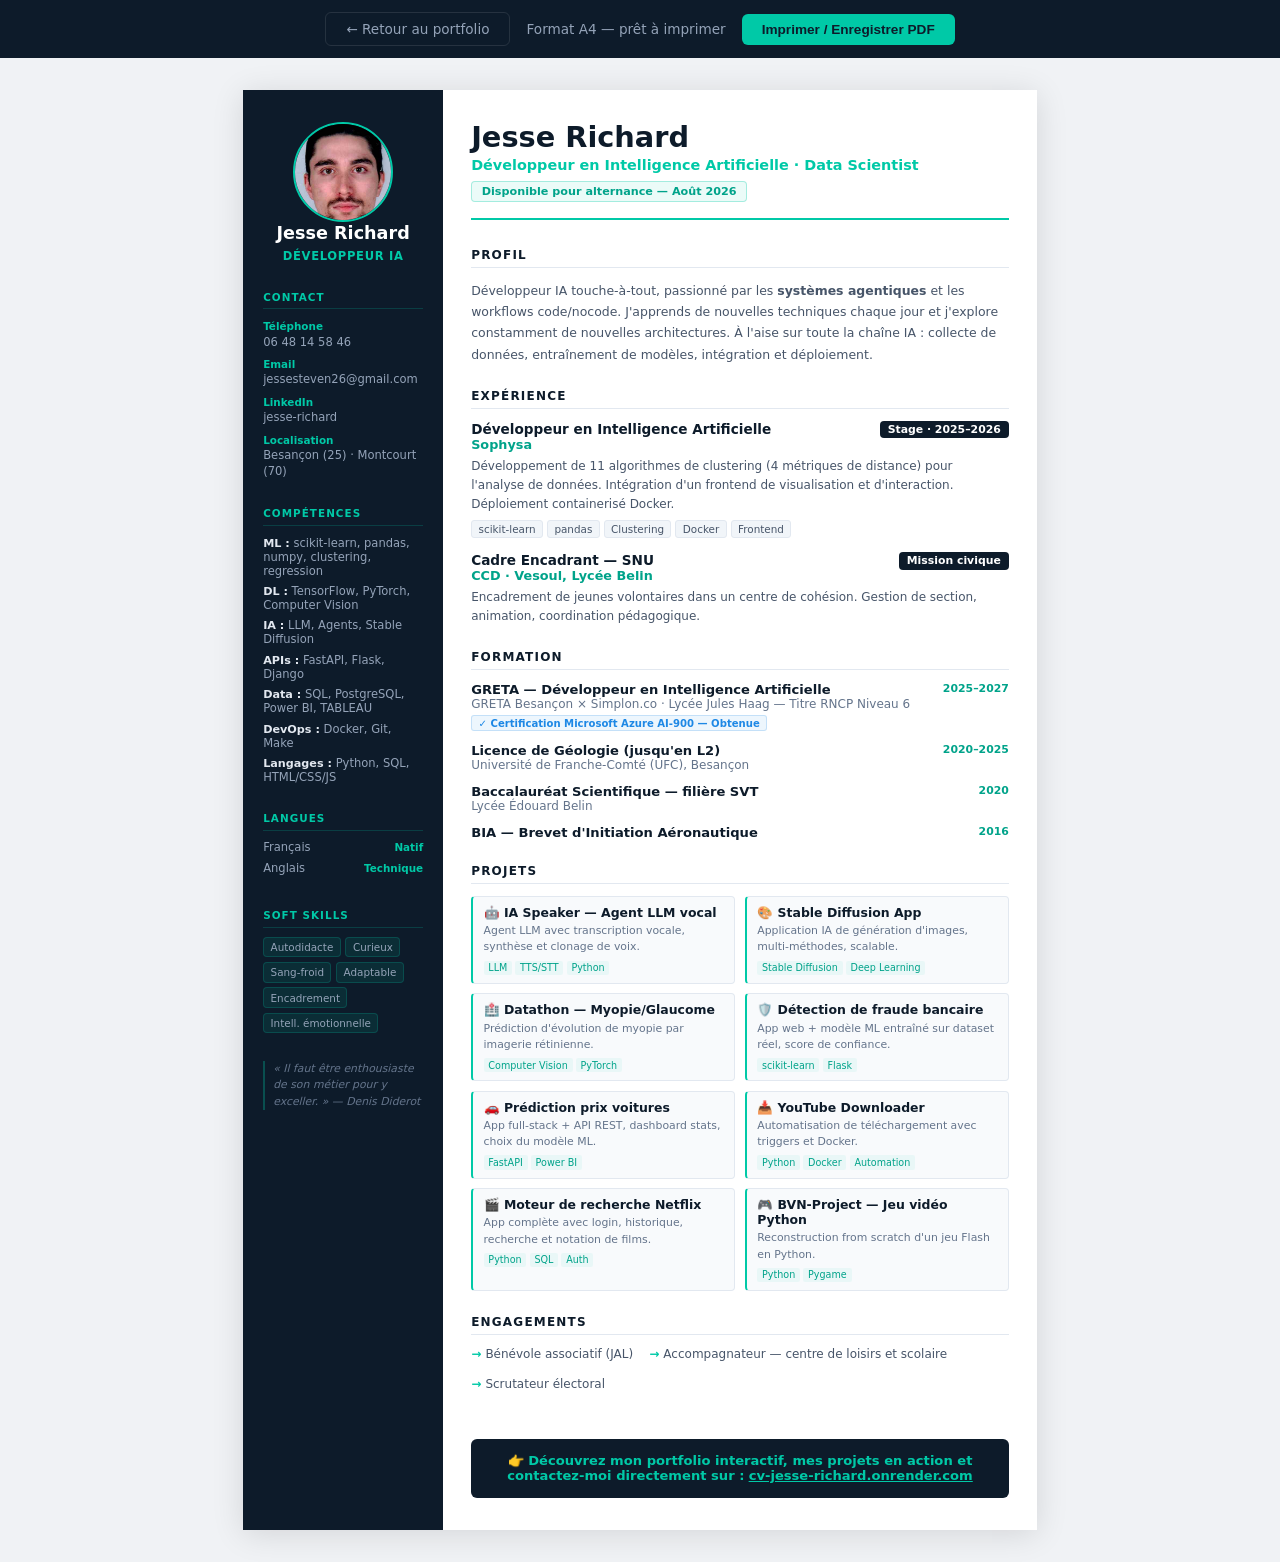
==== templates/cv-print.html @ e9d643b8 "feat: ajouter CTA portfolio en bas du CV Phrase en gras + lien vers cv-jesse-richard.onrender.com su" ====
<!DOCTYPE html>
<html lang="fr">
<head>
  <meta charset="UTF-8" />
  <meta name="viewport" content="width=device-width, initial-scale=1.0" />
  <title>CV — Jesse Richard — Développeur IA</title>
  <style>
    * { margin: 0; padding: 0; box-sizing: border-box; }

    body {
      font-family: 'Segoe UI', system-ui, sans-serif;
      background: #f0f2f5;
      color: #1a2744;
    }

    .page {
      width: 210mm;
      min-height: 297mm;
      margin: 2rem auto;
      background: white;
      display: grid;
      grid-template-columns: 200px 1fr;
      box-shadow: 0 4px 30px rgba(0,0,0,0.12);
    }

    /* SIDEBAR */
    .sidebar {
      background: #0d1b2a;
      color: #e2e8f0;
      padding: 2rem 1.25rem;
      display: flex;
      flex-direction: column;
      gap: 1.75rem;
    }

    .photo-wrapper {
      display: flex;
      justify-content: center;
      margin-bottom: 0.5rem;
    }
    .photo {
      width: 100px; height: 100px;
      border-radius: 50%;
      border: 2px solid #00c9a7;
      background: #1a2e45;
      overflow: hidden;
    }
    .photo img { width: 100%; height: 100%; object-fit: cover; }

    .sidebar-name {
      text-align: center;
      font-size: 1.1rem;
      font-weight: 700;
      color: white;
      line-height: 1.3;
      margin-top: -0.5rem;
    }
    .sidebar-title {
      text-align: center;
      font-size: 0.72rem;
      color: #00c9a7;
      font-weight: 600;
      text-transform: uppercase;
      letter-spacing: 0.06em;
      margin-top: 0.25rem;
    }

    .sidebar-section { }
    .sidebar-section-title {
      font-size: 0.65rem;
      text-transform: uppercase;
      letter-spacing: 0.1em;
      color: #00c9a7;
      font-weight: 700;
      border-bottom: 1px solid rgba(0,201,167,0.2);
      padding-bottom: 0.35rem;
      margin-bottom: 0.6rem;
    }

    .contact-list { display: flex; flex-direction: column; gap: 0.45rem; }
    .contact-list li { list-style: none; font-size: 0.72rem; color: #94a3b8; line-height: 1.4; }
    .contact-list li a { color: #94a3b8; text-decoration: none; }
    .contact-label { color: #00c9a7; font-size: 0.65rem; font-weight: 600; display: block; }

    .skill-list { display: flex; flex-direction: column; gap: 0.4rem; }
    .skill-item { font-size: 0.72rem; color: #94a3b8; }
    .skill-cat { color: #e2e8f0; font-weight: 600; font-size: 0.7rem; }

    .lang-item { display: flex; justify-content: space-between; align-items: center; margin-bottom: 0.4rem; }
    .lang-name { font-size: 0.72rem; color: #94a3b8; }
    .lang-level { font-size: 0.65rem; color: #00c9a7; font-weight: 600; }

    .soft-tags { display: flex; flex-wrap: wrap; gap: 0.3rem; }
    .soft-tag {
      background: rgba(0,201,167,0.1);
      border: 1px solid rgba(0,201,167,0.2);
      color: #94a3b8;
      font-size: 0.65rem;
      padding: 0.2rem 0.4rem;
      border-radius: 4px;
    }

    .quote {
      font-style: italic;
      font-size: 0.68rem;
      color: #64748b;
      line-height: 1.5;
      border-left: 2px solid rgba(0,201,167,0.3);
      padding-left: 0.5rem;
    }

    /* MAIN CONTENT */
    .main {
      padding: 2rem 1.75rem;
      display: flex;
      flex-direction: column;
      gap: 1.5rem;
    }

    .main-header {
      border-bottom: 2px solid #00c9a7;
      padding-bottom: 1rem;
      margin-bottom: 0.25rem;
    }
    .main-header h1 { font-size: 1.8rem; font-weight: 800; color: #0d1b2a; line-height: 1.1; }
    .main-header .subtitle { color: #00c9a7; font-size: 0.9rem; font-weight: 600; margin-top: 0.2rem; }
    .main-header .dispo {
      display: inline-block; margin-top: 0.5rem;
      background: rgba(0,201,167,0.08); border: 1px solid rgba(0,201,167,0.3);
      color: #00a38a; font-size: 0.7rem; font-weight: 600;
      padding: 0.2rem 0.6rem; border-radius: 4px;
    }

    .content-section { }
    .content-title {
      font-size: 0.75rem;
      text-transform: uppercase;
      letter-spacing: 0.1em;
      color: #0d1b2a;
      font-weight: 700;
      border-bottom: 1px solid #e2e8f0;
      padding-bottom: 0.3rem;
      margin-bottom: 0.75rem;
    }
    .content-title::after { content: ''; }

    /* EXPERIENCE */
    .exp-item { margin-bottom: 0.9rem; }
    .exp-item:last-child { margin-bottom: 0; }
    .exp-top { display: flex; justify-content: space-between; align-items: flex-start; }
    .exp-role { font-size: 0.85rem; font-weight: 700; color: #0d1b2a; }
    .exp-company { font-size: 0.8rem; color: #00a38a; font-weight: 600; }
    .exp-period {
      font-size: 0.68rem; color: white; font-weight: 600;
      background: #0d1b2a; padding: 0.15rem 0.5rem;
      border-radius: 4px; white-space: nowrap;
    }
    .exp-desc { font-size: 0.75rem; color: #475569; margin-top: 0.3rem; line-height: 1.6; }
    .exp-tags { display: flex; flex-wrap: wrap; gap: 0.25rem; margin-top: 0.4rem; }
    .exp-tag {
      background: #f1f5f9; color: #475569; font-size: 0.65rem;
      padding: 0.1rem 0.4rem; border-radius: 3px; border: 1px solid #e2e8f0;
    }

    /* FORMATION */
    .form-item { margin-bottom: 0.75rem; }
    .form-item:last-child { margin-bottom: 0; }
    .form-top { display: flex; justify-content: space-between; align-items: flex-start; gap: 0.5rem; }
    .form-title { font-size: 0.82rem; font-weight: 700; color: #0d1b2a; }
    .form-school { font-size: 0.75rem; color: #64748b; }
    .form-date { font-size: 0.68rem; color: #00a38a; font-weight: 600; white-space: nowrap; }
    .form-cert {
      display: inline-block; margin-top: 0.25rem;
      background: rgba(30,136,229,0.08); border: 1px solid rgba(30,136,229,0.2);
      color: #1e88e5; font-size: 0.63rem; font-weight: 600;
      padding: 0.1rem 0.4rem; border-radius: 3px;
    }

    /* PROJETS */
    .projects-grid-cv { display: grid; grid-template-columns: 1fr 1fr; gap: 0.6rem; }
    .proj-item {
      background: #f8fafc; border: 1px solid #e2e8f0;
      border-left: 2px solid #00c9a7;
      border-radius: 4px; padding: 0.5rem 0.65rem;
    }
    .proj-name { font-size: 0.78rem; font-weight: 700; color: #0d1b2a; margin-bottom: 0.2rem; }
    .proj-desc { font-size: 0.68rem; color: #64748b; line-height: 1.5; }
    .proj-tags-cv { display: flex; flex-wrap: wrap; gap: 0.2rem; margin-top: 0.3rem; }
    .proj-tag-cv { font-size: 0.6rem; color: #00a38a; background: rgba(0,201,167,0.06); padding: 0.1rem 0.3rem; border-radius: 2px; }

    /* ENGAGEMENTS */
    .eng-list { display: flex; gap: 1rem; flex-wrap: wrap; }
    .eng-list li { list-style: none; font-size: 0.75rem; color: #475569; }
    .eng-list li::before { content: '→ '; color: #00c9a7; font-weight: 700; }

    /* PRINT */
    @media print {
      body { background: white; }
      .page { margin: 0; box-shadow: none; width: 100%; min-height: 100vh; }
      .no-print { display: none; }
    }

    /* PRINT BUTTON */
    .print-bar {
      background: #0d1b2a; padding: 0.75rem 2rem;
      display: flex; align-items: center; justify-content: center; gap: 1rem;
    }
    .print-bar span { color: #94a3b8; font-size: 0.85rem; }
    .print-btn {
      background: #00c9a7; color: #0d1b2a; border: none;
      padding: 0.5rem 1.25rem; border-radius: 6px;
      font-weight: 700; font-size: 0.85rem; cursor: pointer;
    }
    .print-btn:hover { background: #00a38a; }
    .back-btn {
      background: transparent; color: #94a3b8; border: 1px solid rgba(255,255,255,0.1);
      padding: 0.5rem 1.25rem; border-radius: 6px;
      font-size: 0.85rem; cursor: pointer; text-decoration: none;
    }
    .back-btn:hover { color: white; }
  </style>
</head>
<body>

<div class="print-bar no-print">
  <a href="/" class="back-btn">← Retour au portfolio</a>
  <span>Format A4 — prêt à imprimer</span>
  <button class="print-btn" onclick="window.print()">Imprimer / Enregistrer PDF</button>
</div>

<div class="page">

  <!-- SIDEBAR -->
  <div class="sidebar">
    <div>
      <div class="photo-wrapper">
        <div class="photo">
          <img src="/static/img/photo.jpg" alt="Jesse Richard" onerror="this.style.display='none'" />
        </div>
      </div>
      <div class="sidebar-name">Jesse Richard</div>
      <div class="sidebar-title">Développeur IA</div>
    </div>

    <div class="sidebar-section">
      <div class="sidebar-section-title">Contact</div>
      <ul class="contact-list">
        <li>
          <span class="contact-label">Téléphone</span>
          06 48 14 58 46
        </li>
        <li>
          <span class="contact-label">Email</span>
          <a href="mailto:jessesteven26@gmail.com">jessesteven26@gmail.com</a>
        </li>
        <li>
          <span class="contact-label">LinkedIn</span>
          <a href="https://www.linkedin.com/in/jesse-richard-372523364/">jesse-richard</a>
        </li>
        <li>
          <span class="contact-label">Localisation</span>
          Besançon (25) · Montcourt (70)
        </li>
      </ul>
    </div>

    <div class="sidebar-section">
      <div class="sidebar-section-title">Compétences</div>
      <div class="skill-list">
        <div class="skill-item"><span class="skill-cat">ML :</span> scikit-learn, pandas, numpy, clustering, regression</div>
        <div class="skill-item"><span class="skill-cat">DL :</span> TensorFlow, PyTorch, Computer Vision</div>
        <div class="skill-item"><span class="skill-cat">IA :</span> LLM, Agents, Stable Diffusion</div>
        <div class="skill-item"><span class="skill-cat">APIs :</span> FastAPI, Flask, Django</div>
        <div class="skill-item"><span class="skill-cat">Data :</span> SQL, PostgreSQL, Power BI, TABLEAU</div>
        <div class="skill-item"><span class="skill-cat">DevOps :</span> Docker, Git, Make</div>
        <div class="skill-item"><span class="skill-cat">Langages :</span> Python, SQL, HTML/CSS/JS</div>
      </div>
    </div>

    <div class="sidebar-section">
      <div class="sidebar-section-title">Langues</div>
      <div class="lang-item"><span class="lang-name">Français</span><span class="lang-level">Natif</span></div>
      <div class="lang-item"><span class="lang-name">Anglais</span><span class="lang-level">Technique</span></div>
    </div>

    <div class="sidebar-section">
      <div class="sidebar-section-title">Soft Skills</div>
      <div class="soft-tags">
        <span class="soft-tag">Autodidacte</span>
        <span class="soft-tag">Curieux</span>
        <span class="soft-tag">Sang-froid</span>
        <span class="soft-tag">Adaptable</span>
        <span class="soft-tag">Encadrement</span>
        <span class="soft-tag">Intell. émotionnelle</span>
      </div>
    </div>

    <div class="sidebar-section">
      <div class="quote">
        « Il faut être enthousiaste de son métier pour y exceller. » — Denis Diderot
      </div>
    </div>
  </div>

  <!-- MAIN -->
  <div class="main">

    <div class="main-header">
      <h1>Jesse Richard</h1>
      <div class="subtitle">Développeur en Intelligence Artificielle · Data Scientist</div>
      <div class="dispo">Disponible pour alternance — Août 2026</div>
    </div>

    <!-- PROFIL -->
    <div class="content-section">
      <div class="content-title">Profil</div>
      <p style="font-size:0.78rem; color:#475569; line-height:1.7;">
        Développeur IA touche-à-tout, passionné par les <strong>systèmes agentiques</strong>
        et les workflows code/nocode. J'apprends de nouvelles techniques chaque jour et j'explore
        constamment de nouvelles architectures. À l'aise sur toute la chaîne IA :
        collecte de données, entraînement de modèles, intégration et déploiement.
      </p>
    </div>

    <!-- EXPÉRIENCE -->
    <div class="content-section">
      <div class="content-title">Expérience</div>

      <div class="exp-item">
        <div class="exp-top">
          <div>
            <div class="exp-role">Développeur en Intelligence Artificielle</div>
            <div class="exp-company">Sophysa</div>
          </div>
          <div class="exp-period">Stage · 2025–2026</div>
        </div>
        <div class="exp-desc">
          Développement de 11 algorithmes de clustering (4 métriques de distance) pour l'analyse de données.
          Intégration d'un frontend de visualisation et d'interaction. Déploiement containerisé Docker.
        </div>
        <div class="exp-tags">
          <span class="exp-tag">scikit-learn</span><span class="exp-tag">pandas</span>
          <span class="exp-tag">Clustering</span><span class="exp-tag">Docker</span><span class="exp-tag">Frontend</span>
        </div>
      </div>

      <div class="exp-item">
        <div class="exp-top">
          <div>
            <div class="exp-role">Cadre Encadrant — SNU</div>
            <div class="exp-company">CCD · Vesoul, Lycée Belin</div>
          </div>
          <div class="exp-period">Mission civique</div>
        </div>
        <div class="exp-desc">
          Encadrement de jeunes volontaires dans un centre de cohésion. Gestion de section, animation, coordination pédagogique.
        </div>
      </div>
    </div>

    <!-- FORMATION -->
    <div class="content-section">
      <div class="content-title">Formation</div>

      <div class="form-item">
        <div class="form-top">
          <div>
            <div class="form-title">GRETA — Développeur en Intelligence Artificielle</div>
            <div class="form-school">GRETA Besançon × Simplon.co · Lycée Jules Haag — Titre RNCP Niveau 6</div>
          </div>
          <div class="form-date">2025–2027</div>
        </div>
        <span class="form-cert">✓ Certification Microsoft Azure AI-900 — Obtenue</span>
      </div>

      <div class="form-item">
        <div class="form-top">
          <div>
            <div class="form-title">Licence de Géologie (jusqu'en L2)</div>
            <div class="form-school">Université de Franche-Comté (UFC), Besançon</div>
          </div>
          <div class="form-date">2020–2025</div>
        </div>
      </div>

      <div class="form-item">
        <div class="form-top">
          <div>
            <div class="form-title">Baccalauréat Scientifique — filière SVT</div>
            <div class="form-school">Lycée Édouard Belin</div>
          </div>
          <div class="form-date">2020</div>
        </div>
      </div>

      <div class="form-item">
        <div class="form-top">
          <div><div class="form-title">BIA — Brevet d'Initiation Aéronautique</div></div>
          <div class="form-date">2016</div>
        </div>
      </div>
    </div>

    <!-- PROJETS -->
    <div class="content-section">
      <div class="content-title">Projets</div>
      <div class="projects-grid-cv">
        <div class="proj-item">
          <div class="proj-name">🤖 IA Speaker — Agent LLM vocal</div>
          <div class="proj-desc">Agent LLM avec transcription vocale, synthèse et clonage de voix.</div>
          <div class="proj-tags-cv"><span class="proj-tag-cv">LLM</span><span class="proj-tag-cv">TTS/STT</span><span class="proj-tag-cv">Python</span></div>
        </div>
        <div class="proj-item">
          <div class="proj-name">🎨 Stable Diffusion App</div>
          <div class="proj-desc">Application IA de génération d'images, multi-méthodes, scalable.</div>
          <div class="proj-tags-cv"><span class="proj-tag-cv">Stable Diffusion</span><span class="proj-tag-cv">Deep Learning</span></div>
        </div>
        <div class="proj-item">
          <div class="proj-name">🏥 Datathon — Myopie/Glaucome</div>
          <div class="proj-desc">Prédiction d'évolution de myopie par imagerie rétinienne.</div>
          <div class="proj-tags-cv"><span class="proj-tag-cv">Computer Vision</span><span class="proj-tag-cv">PyTorch</span></div>
        </div>
        <div class="proj-item">
          <div class="proj-name">🛡️ Détection de fraude bancaire</div>
          <div class="proj-desc">App web + modèle ML entraîné sur dataset réel, score de confiance.</div>
          <div class="proj-tags-cv"><span class="proj-tag-cv">scikit-learn</span><span class="proj-tag-cv">Flask</span></div>
        </div>
        <div class="proj-item">
          <div class="proj-name">🚗 Prédiction prix voitures</div>
          <div class="proj-desc">App full-stack + API REST, dashboard stats, choix du modèle ML.</div>
          <div class="proj-tags-cv"><span class="proj-tag-cv">FastAPI</span><span class="proj-tag-cv">Power BI</span></div>
        </div>
        <div class="proj-item">
          <div class="proj-name">📥 YouTube Downloader</div>
          <div class="proj-desc">Automatisation de téléchargement avec triggers et Docker.</div>
          <div class="proj-tags-cv"><span class="proj-tag-cv">Python</span><span class="proj-tag-cv">Docker</span><span class="proj-tag-cv">Automation</span></div>
        </div>
        <div class="proj-item">
          <div class="proj-name">🎬 Moteur de recherche Netflix</div>
          <div class="proj-desc">App complète avec login, historique, recherche et notation de films.</div>
          <div class="proj-tags-cv"><span class="proj-tag-cv">Python</span><span class="proj-tag-cv">SQL</span><span class="proj-tag-cv">Auth</span></div>
        </div>
        <div class="proj-item">
          <div class="proj-name">🎮 BVN-Project — Jeu vidéo Python</div>
          <div class="proj-desc">Reconstruction from scratch d'un jeu Flash en Python.</div>
          <div class="proj-tags-cv"><span class="proj-tag-cv">Python</span><span class="proj-tag-cv">Pygame</span></div>
        </div>
      </div>
    </div>

    <!-- ENGAGEMENTS -->
    <div class="content-section">
      <div class="content-title">Engagements</div>
      <ul class="eng-list">
        <li>Bénévole associatif (JAL)</li>
        <li>Accompagnateur — centre de loisirs et scolaire</li>
        <li>Scrutateur électoral</li>
      </ul>
    </div>

    <!-- CTA -->
    <div style="margin-top: 1.5rem; padding: 0.9rem 1rem; background: #0d1b2a; border-radius: 6px; text-align: center;">
      <p style="margin:0; font-size: 0.82rem; color: #ffffff;">
        <strong style="color: #00c9a7;">👉 Découvrez mon portfolio interactif, mes projets en action et contactez-moi directement sur :</strong>
        <a href="https://cv-jesse-richard.onrender.com" style="color:#00c9a7; font-weight:700; text-decoration:underline;">
          cv-jesse-richard.onrender.com
        </a>
      </p>
    </div>

  </div><!-- /main -->
</div><!-- /page -->

</body>
</html>
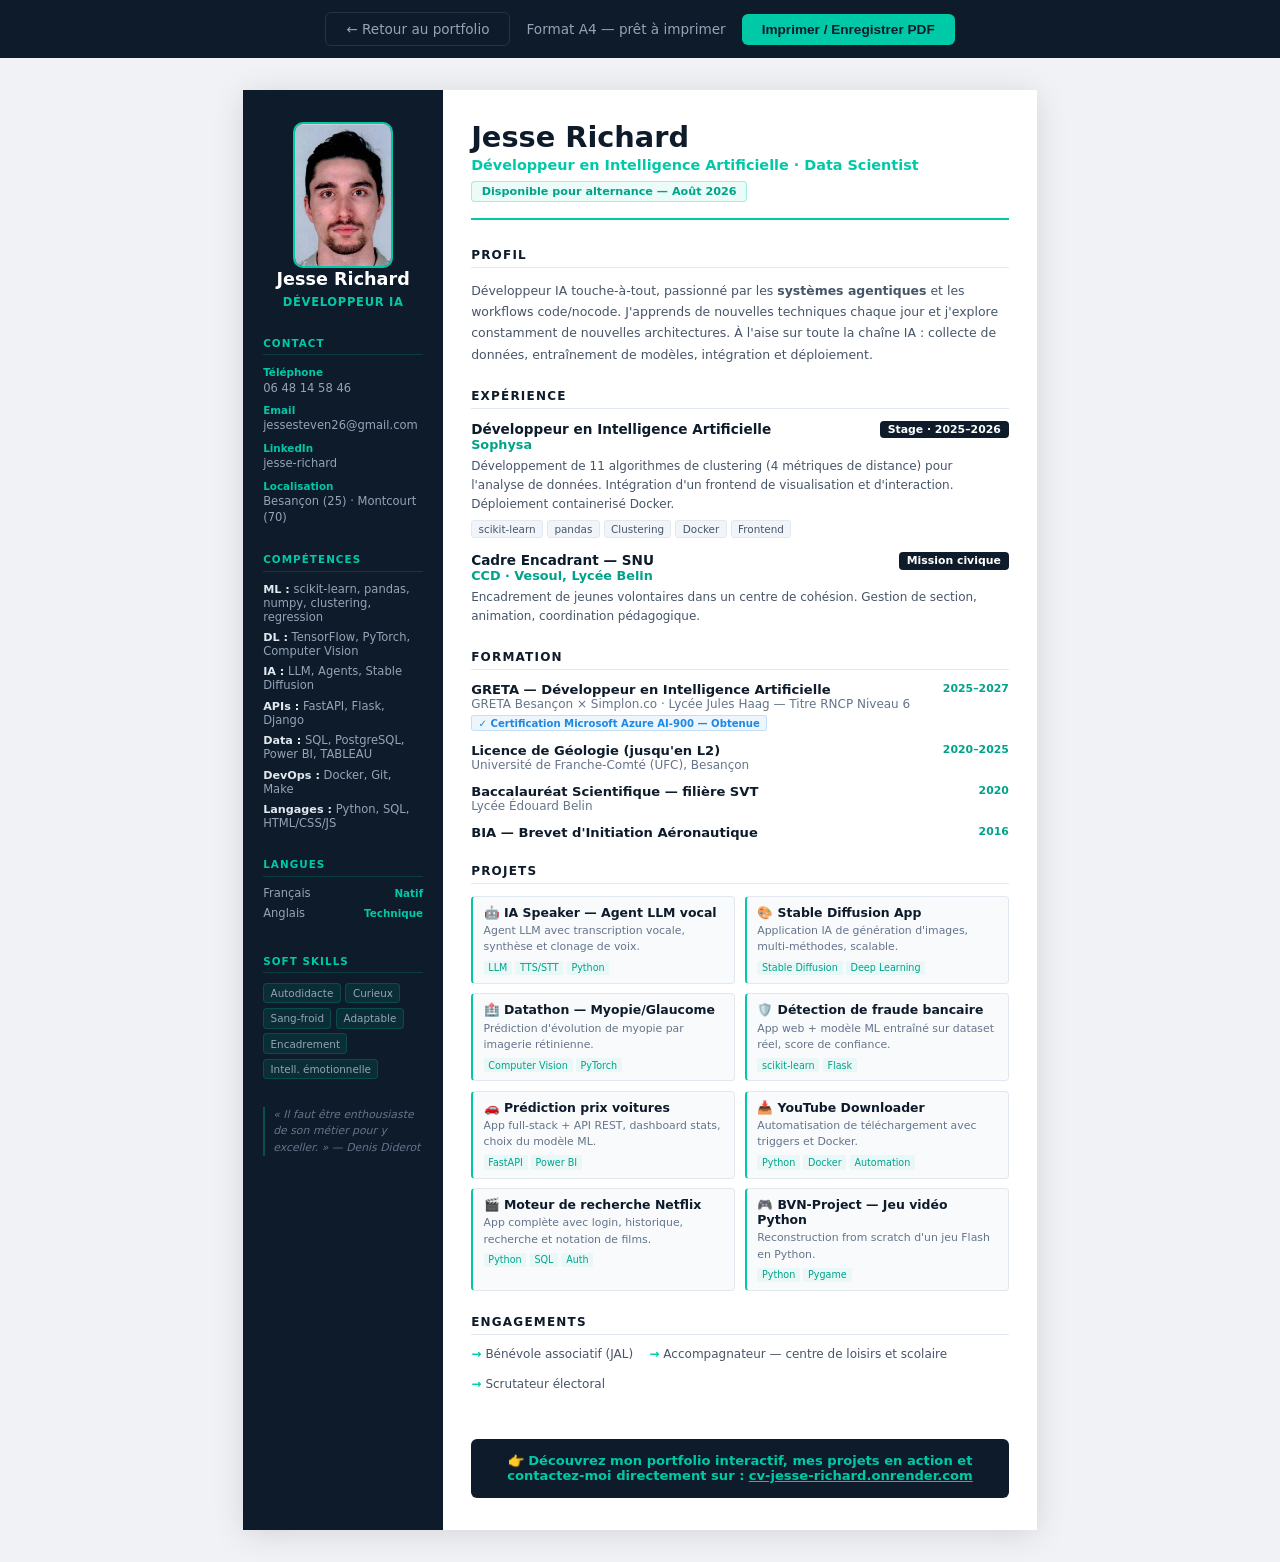
==== commit a67f360c: "fix: photo frame in printable CV adapts to image dimensions" ====
--- a/templates/cv-print.html
+++ b/templates/cv-print.html
@@ -39,13 +39,13 @@
       margin-bottom: 0.5rem;
     }
     .photo {
-      width: 100px; height: 100px;
-      border-radius: 50%;
+      width: 100px;
+      border-radius: 10px;
       border: 2px solid #00c9a7;
       background: #1a2e45;
       overflow: hidden;
     }
-    .photo img { width: 100%; height: 100%; object-fit: cover; }
+    .photo img { width: 100%; height: auto; display: block; }
 
     .sidebar-name {
       text-align: center;
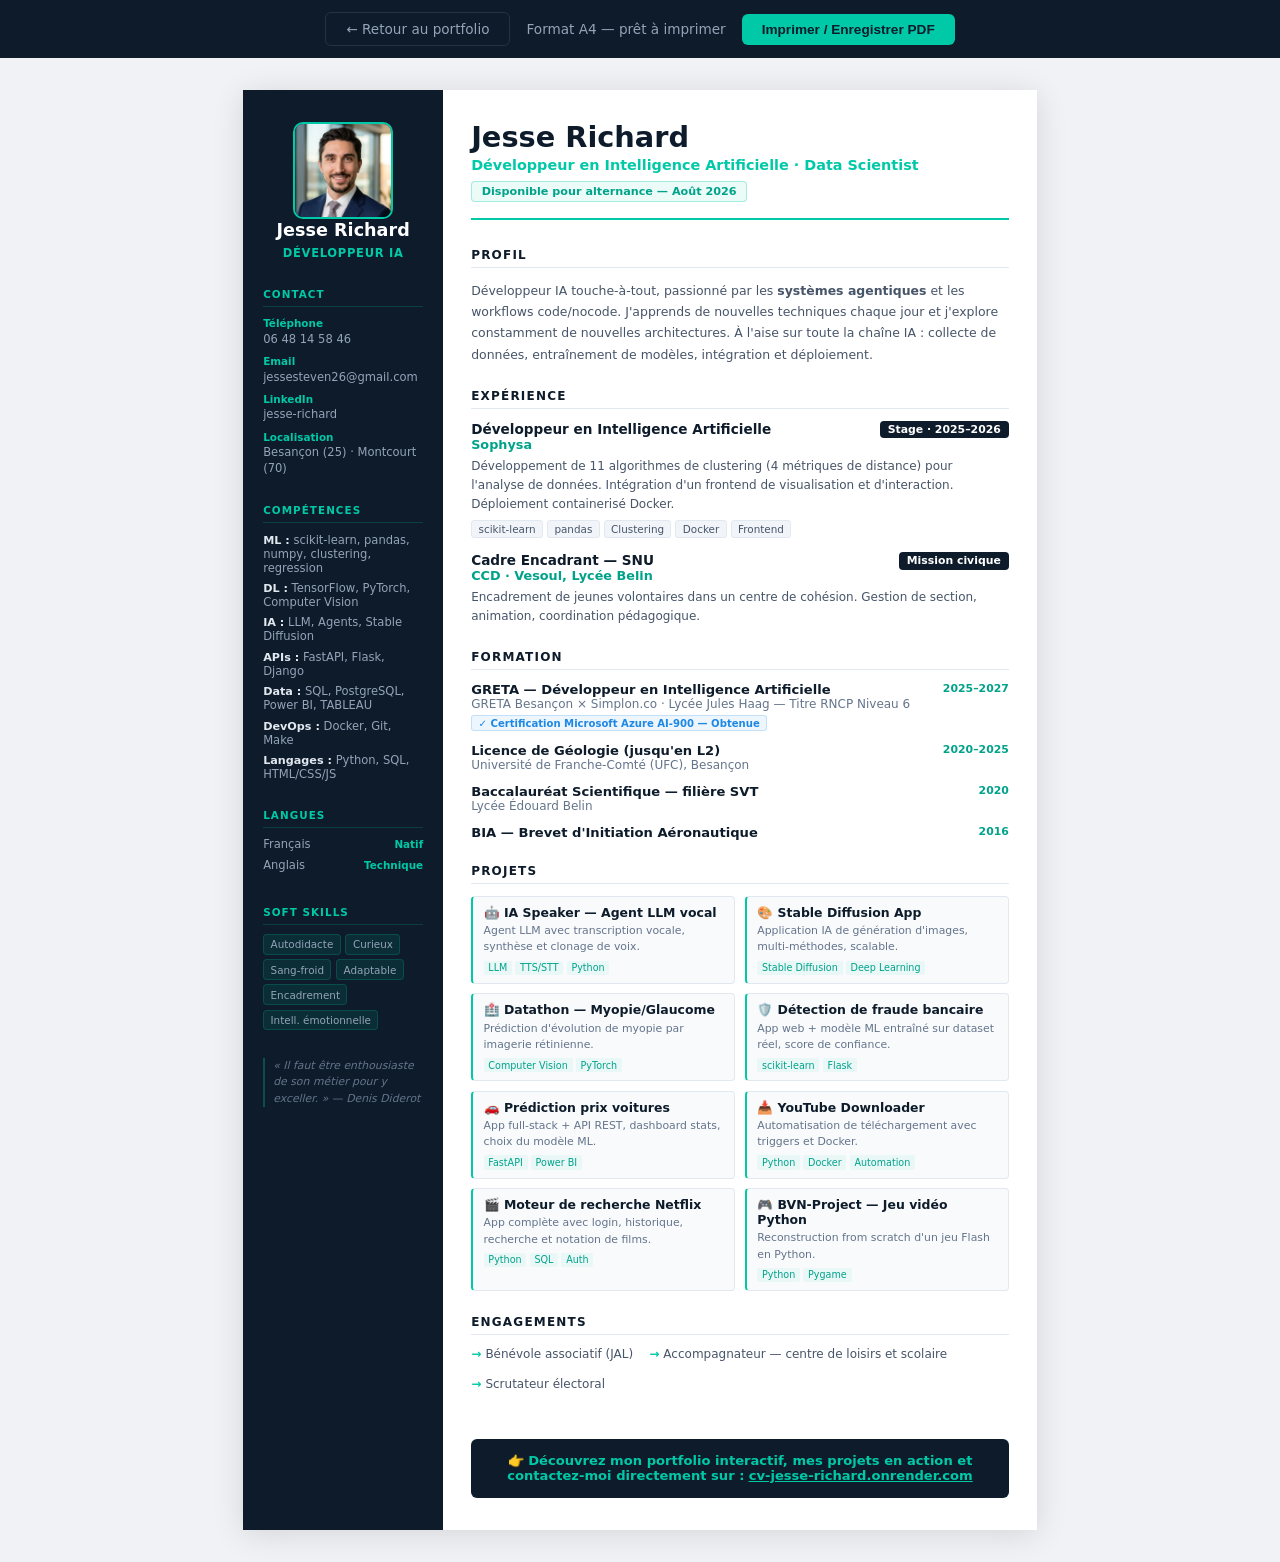
==== commit e7266c22: "fix: cache-bust photo URL to force browser refresh" ====
--- a/templates/cv-print.html
+++ b/templates/cv-print.html
@@ -235,7 +235,7 @@
     <div>
       <div class="photo-wrapper">
         <div class="photo">
-          <img src="/static/img/photo.jpg" alt="Jesse Richard" onerror="this.style.display='none'" />
+          <img src="/static/img/photo.jpg?v=2" alt="Jesse Richard" onerror="this.style.display='none'" />
         </div>
       </div>
       <div class="sidebar-name">Jesse Richard</div>
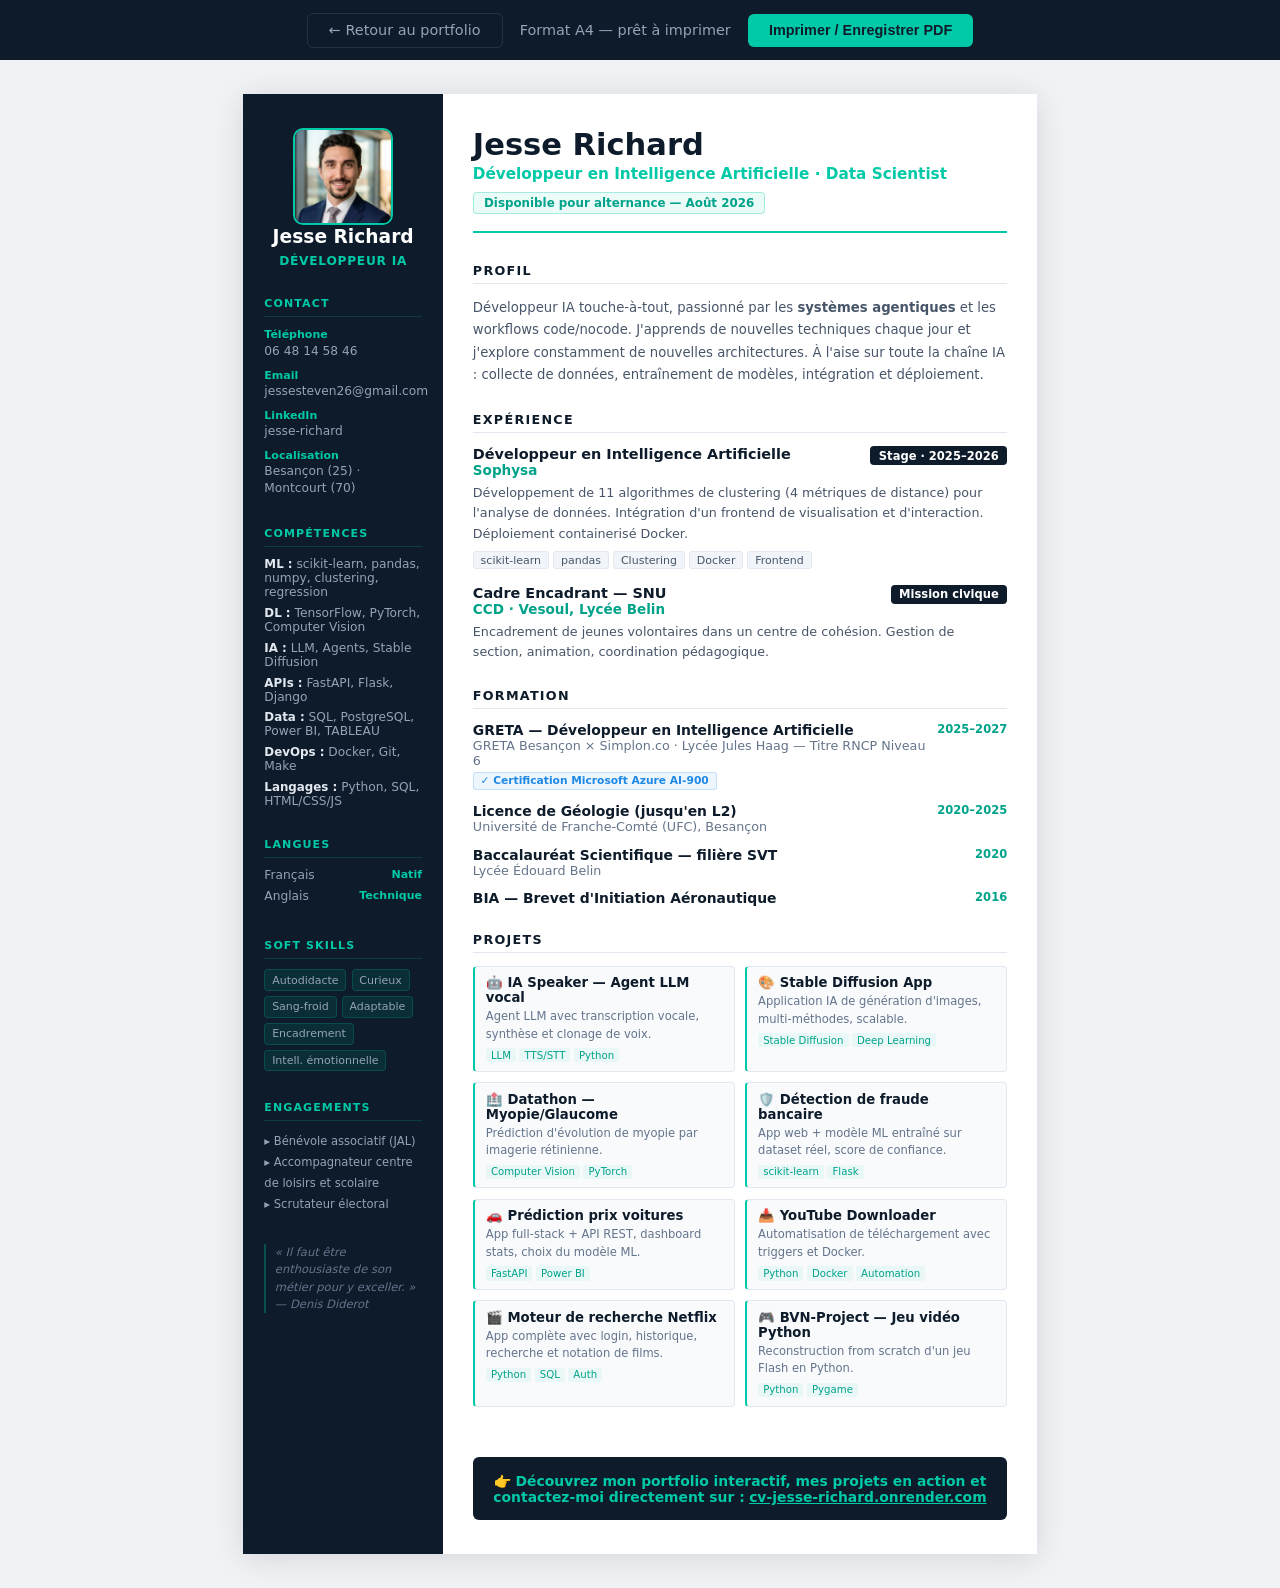
==== commit 421f289a: "fix: apply CV feedback — engagements in sidebar, no duplicate dispo, cert simplified, bigger text" ====
--- a/templates/cv-print.html
+++ b/templates/cv-print.html
@@ -6,6 +6,8 @@
   <title>CV — Jesse Richard — Développeur IA</title>
   <style>
     * { margin: 0; padding: 0; box-sizing: border-box; }
+
+    html { font-size: 106%; }
 
     body {
       font-family: 'Segoe UI', system-ui, sans-serif;
@@ -296,6 +298,15 @@
     </div>
 
     <div class="sidebar-section">
+      <div class="sidebar-section-title">Engagements</div>
+      <div style="font-size:0.68rem; color:#94a3b8; line-height:1.8;">
+        ▸ Bénévole associatif (JAL)<br>
+        ▸ Accompagnateur centre de loisirs et scolaire<br>
+        ▸ Scrutateur électoral
+      </div>
+    </div>
+
+    <div class="sidebar-section">
       <div class="quote">
         « Il faut être enthousiaste de son métier pour y exceller. » — Denis Diderot
       </div>
@@ -370,7 +381,7 @@
           </div>
           <div class="form-date">2025–2027</div>
         </div>
-        <span class="form-cert">✓ Certification Microsoft Azure AI-900 — Obtenue</span>
+        <span class="form-cert">✓ Certification Microsoft Azure AI-900</span>
       </div>
 
       <div class="form-item">
@@ -446,16 +457,6 @@
           <div class="proj-tags-cv"><span class="proj-tag-cv">Python</span><span class="proj-tag-cv">Pygame</span></div>
         </div>
       </div>
-    </div>
-
-    <!-- ENGAGEMENTS -->
-    <div class="content-section">
-      <div class="content-title">Engagements</div>
-      <ul class="eng-list">
-        <li>Bénévole associatif (JAL)</li>
-        <li>Accompagnateur — centre de loisirs et scolaire</li>
-        <li>Scrutateur électoral</li>
-      </ul>
     </div>
 
     <!-- CTA -->
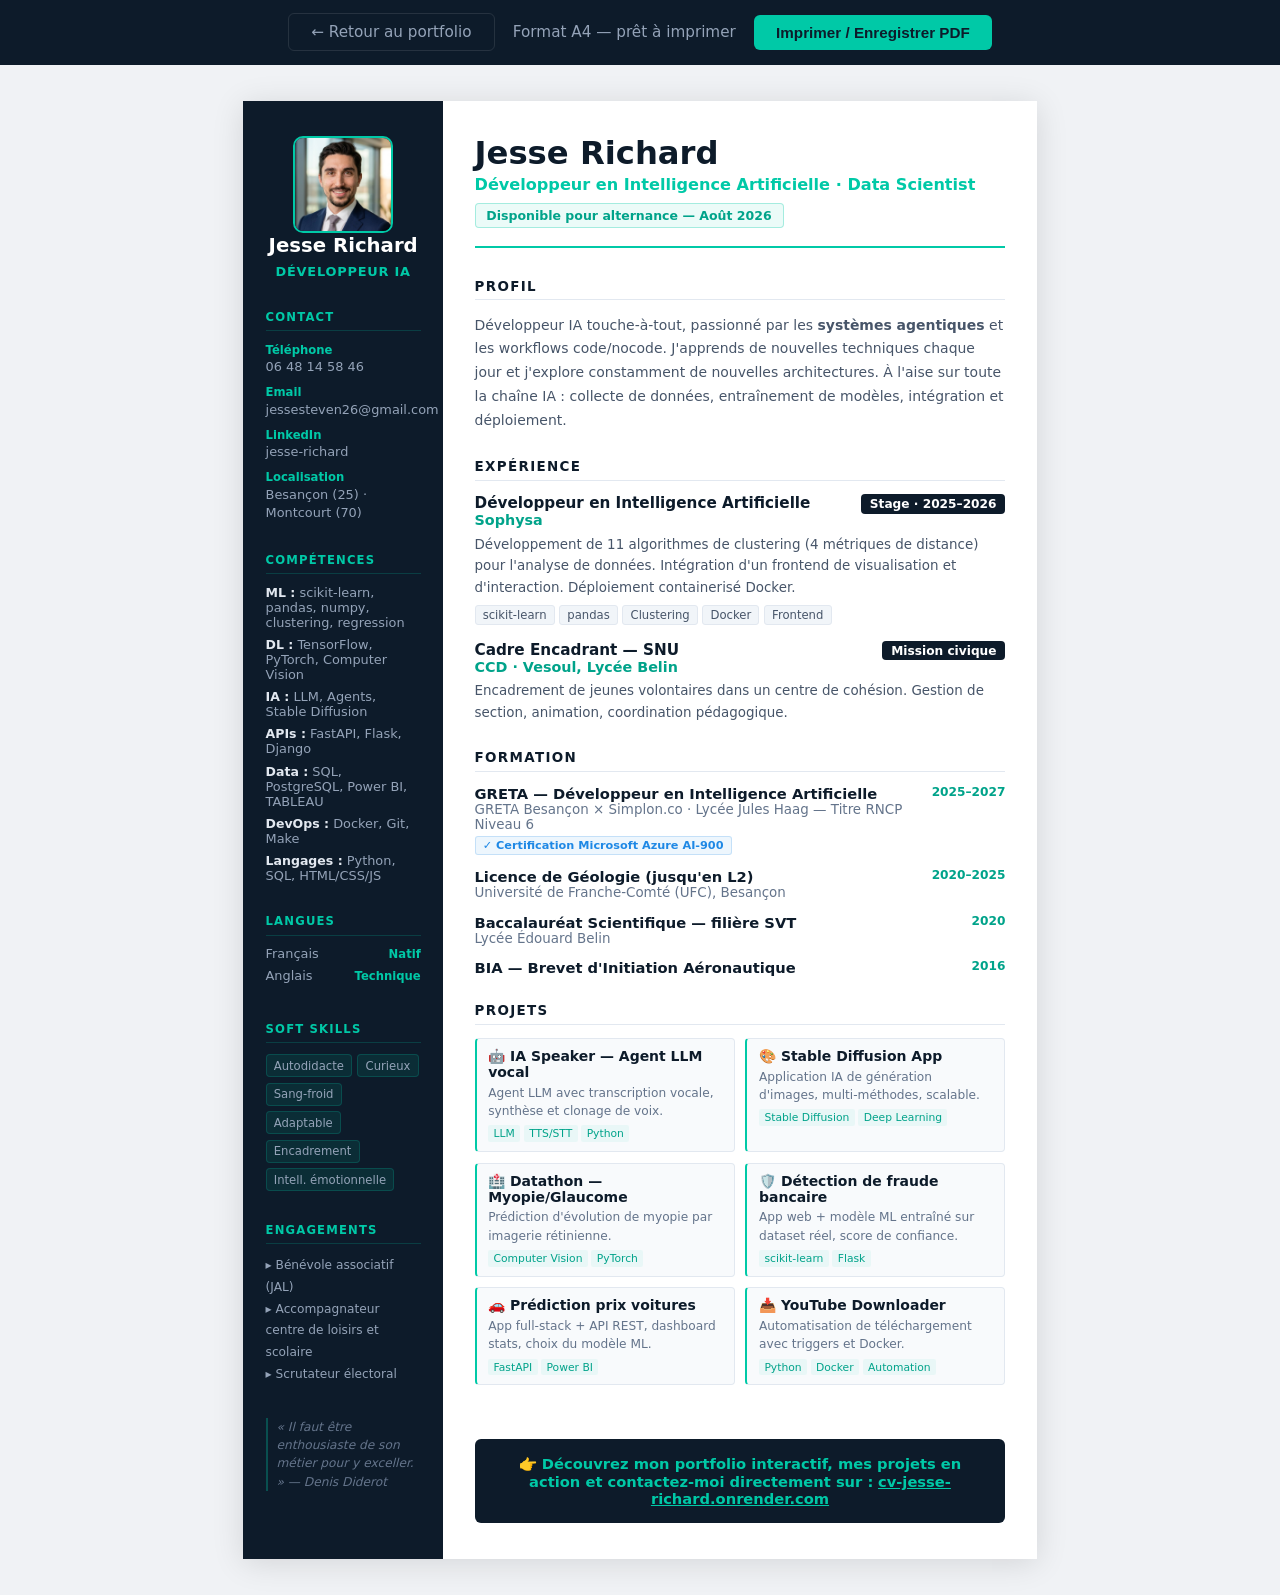
==== commit 928cb987: "fix: remove Netflix/BVN projects, increase font size to 112%" ====
--- a/templates/cv-print.html
+++ b/templates/cv-print.html
@@ -7,7 +7,7 @@
   <style>
     * { margin: 0; padding: 0; box-sizing: border-box; }
 
-    html { font-size: 106%; }
+    html { font-size: 112%; }
 
     body {
       font-family: 'Segoe UI', system-ui, sans-serif;
@@ -446,16 +446,6 @@
           <div class="proj-desc">Automatisation de téléchargement avec triggers et Docker.</div>
           <div class="proj-tags-cv"><span class="proj-tag-cv">Python</span><span class="proj-tag-cv">Docker</span><span class="proj-tag-cv">Automation</span></div>
         </div>
-        <div class="proj-item">
-          <div class="proj-name">🎬 Moteur de recherche Netflix</div>
-          <div class="proj-desc">App complète avec login, historique, recherche et notation de films.</div>
-          <div class="proj-tags-cv"><span class="proj-tag-cv">Python</span><span class="proj-tag-cv">SQL</span><span class="proj-tag-cv">Auth</span></div>
-        </div>
-        <div class="proj-item">
-          <div class="proj-name">🎮 BVN-Project — Jeu vidéo Python</div>
-          <div class="proj-desc">Reconstruction from scratch d'un jeu Flash en Python.</div>
-          <div class="proj-tags-cv"><span class="proj-tag-cv">Python</span><span class="proj-tag-cv">Pygame</span></div>
-        </div>
       </div>
     </div>
 
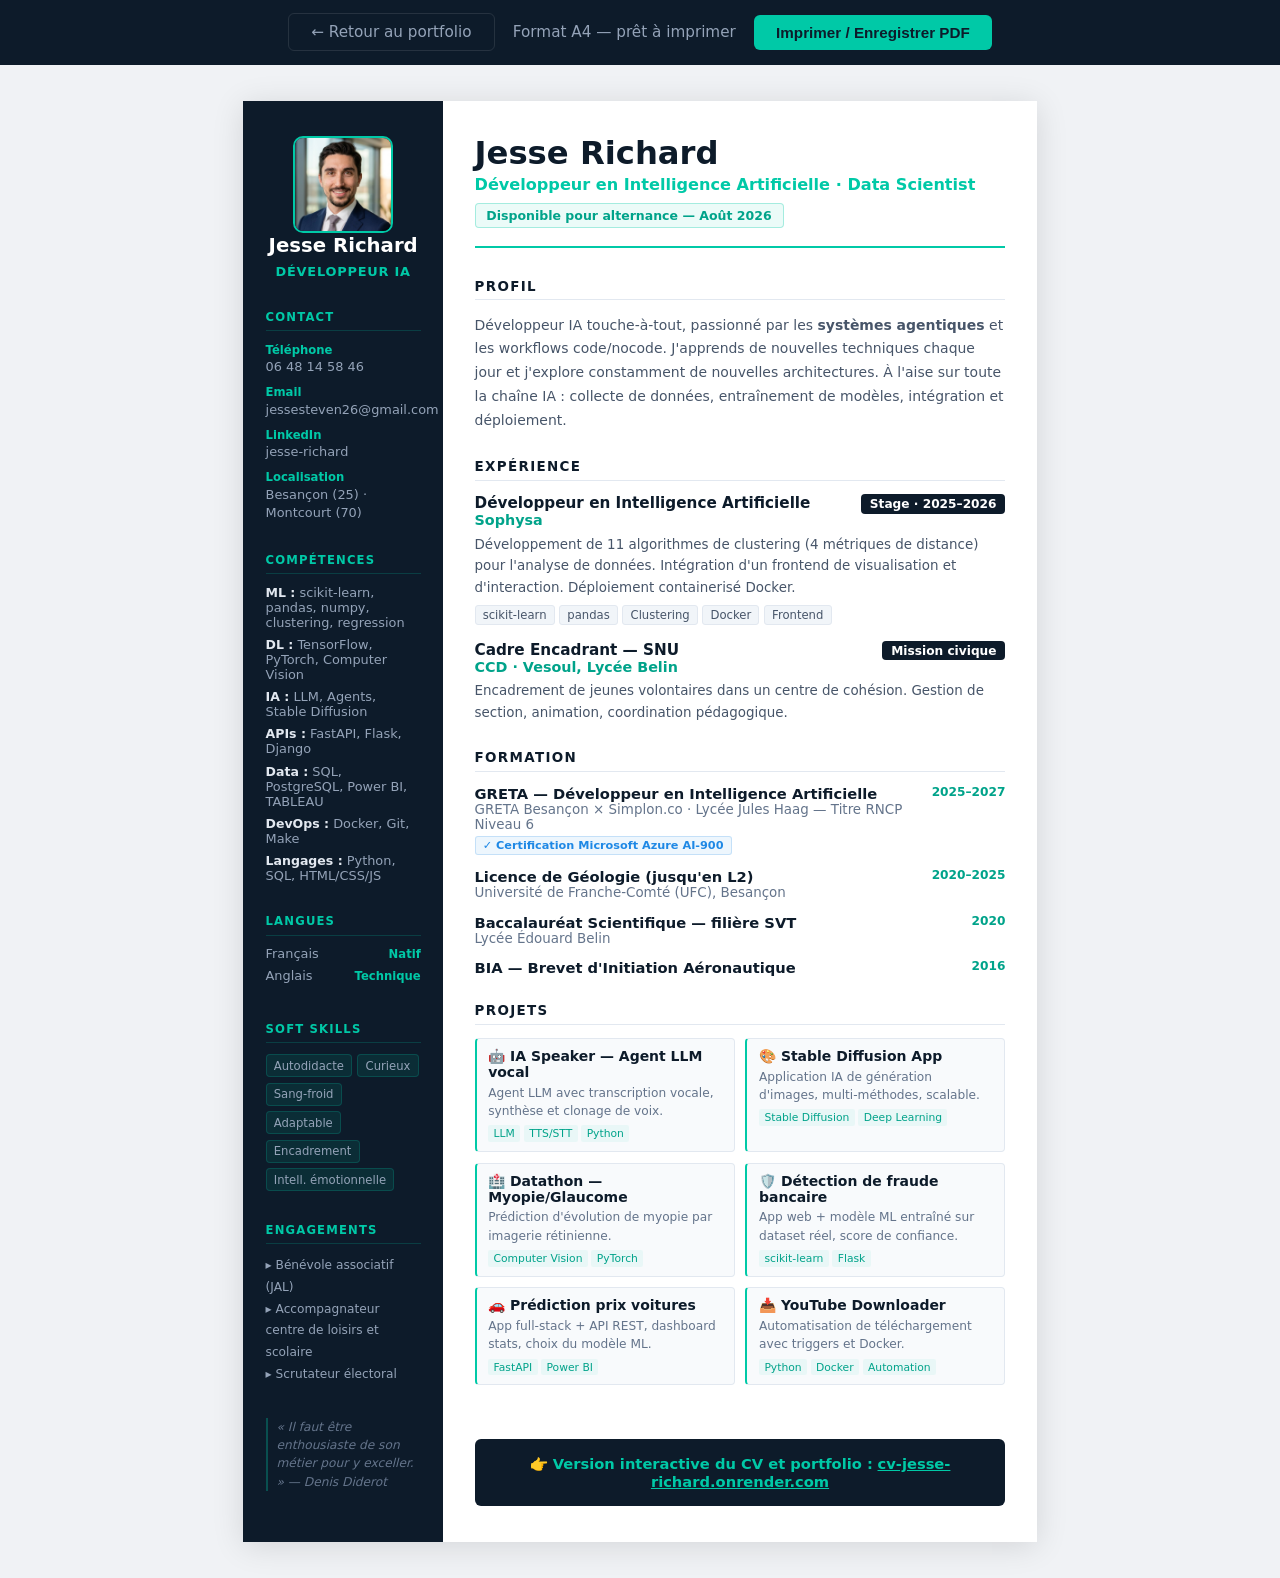
==== commit a6adf248: "fix: smooth scroll, remove highlight inconsistency, update CTA text, increase docx font sizes" ====
--- a/templates/cv-print.html
+++ b/templates/cv-print.html
@@ -452,7 +452,7 @@
     <!-- CTA -->
     <div style="margin-top: 1.5rem; padding: 0.9rem 1rem; background: #0d1b2a; border-radius: 6px; text-align: center;">
       <p style="margin:0; font-size: 0.82rem; color: #ffffff;">
-        <strong style="color: #00c9a7;">👉 Découvrez mon portfolio interactif, mes projets en action et contactez-moi directement sur :</strong>
+        <strong style="color: #00c9a7;">👉 Version interactive du CV et portfolio :</strong>
         <a href="https://cv-jesse-richard.onrender.com" style="color:#00c9a7; font-weight:700; text-decoration:underline;">
           cv-jesse-richard.onrender.com
         </a>
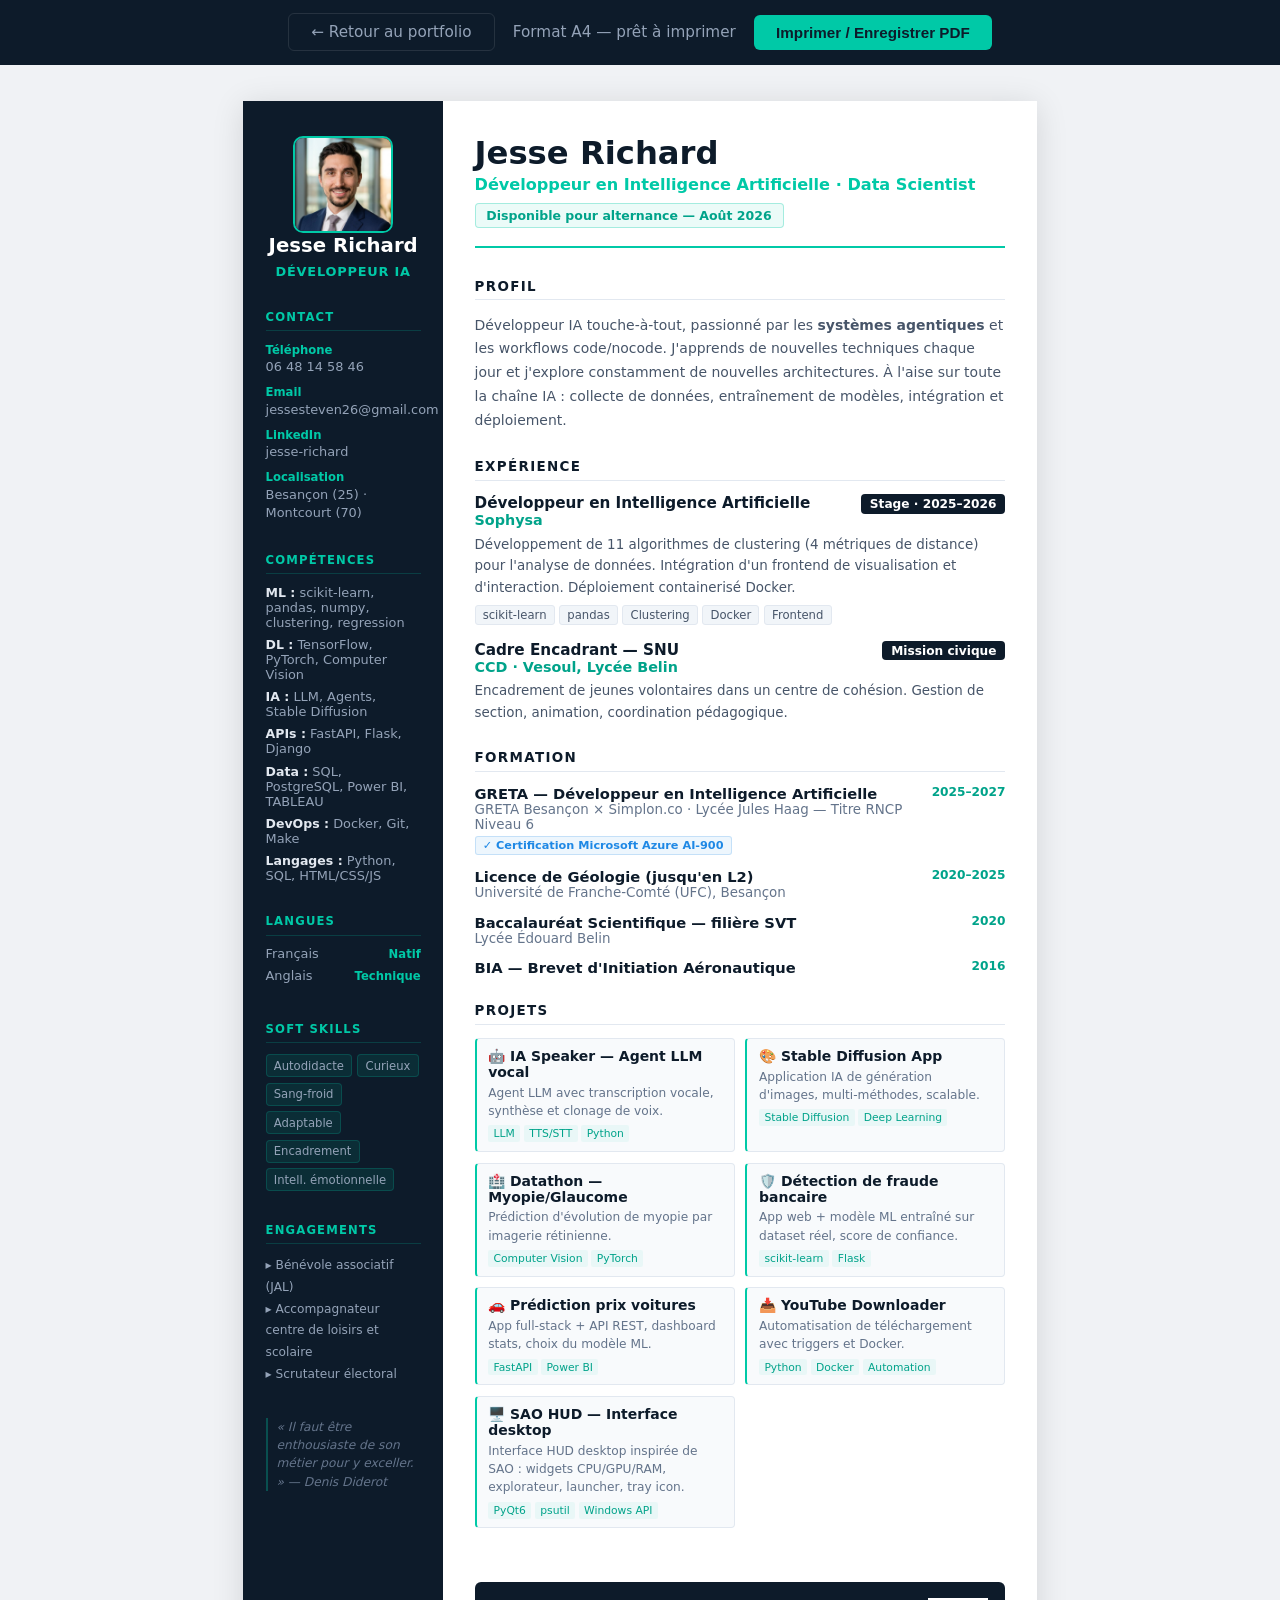
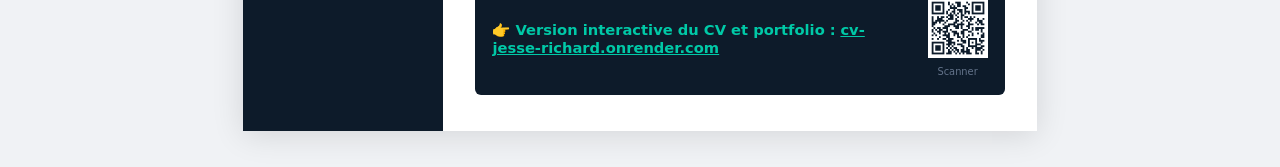
==== commit 185b49eb: "feat: add SAO HUD project and QR code to CV" ====
--- a/templates/cv-print.html
+++ b/templates/cv-print.html
@@ -446,17 +446,26 @@
           <div class="proj-desc">Automatisation de téléchargement avec triggers et Docker.</div>
           <div class="proj-tags-cv"><span class="proj-tag-cv">Python</span><span class="proj-tag-cv">Docker</span><span class="proj-tag-cv">Automation</span></div>
         </div>
+        <div class="proj-item">
+          <div class="proj-name">🖥️ SAO HUD — Interface desktop</div>
+          <div class="proj-desc">Interface HUD desktop inspirée de SAO : widgets CPU/GPU/RAM, explorateur, launcher, tray icon.</div>
+          <div class="proj-tags-cv"><span class="proj-tag-cv">PyQt6</span><span class="proj-tag-cv">psutil</span><span class="proj-tag-cv">Windows API</span></div>
+        </div>
       </div>
     </div>
 
     <!-- CTA -->
-    <div style="margin-top: 1.5rem; padding: 0.9rem 1rem; background: #0d1b2a; border-radius: 6px; text-align: center;">
+    <div style="margin-top: 1.5rem; padding: 0.9rem 1rem; background: #0d1b2a; border-radius: 6px; display: flex; align-items: center; justify-content: center; gap: 1.2rem;">
       <p style="margin:0; font-size: 0.82rem; color: #ffffff;">
         <strong style="color: #00c9a7;">👉 Version interactive du CV et portfolio :</strong>
         <a href="https://cv-jesse-richard.onrender.com" style="color:#00c9a7; font-weight:700; text-decoration:underline;">
           cv-jesse-richard.onrender.com
         </a>
       </p>
+      <div style="text-align:center; flex-shrink:0;">
+        <img src="/static/img/qr.png" style="width:60px; height:60px; display:block;" alt="QR code portfolio" />
+        <span style="font-size:0.55rem; color:#64748b;">Scanner</span>
+      </div>
     </div>
 
   </div><!-- /main -->
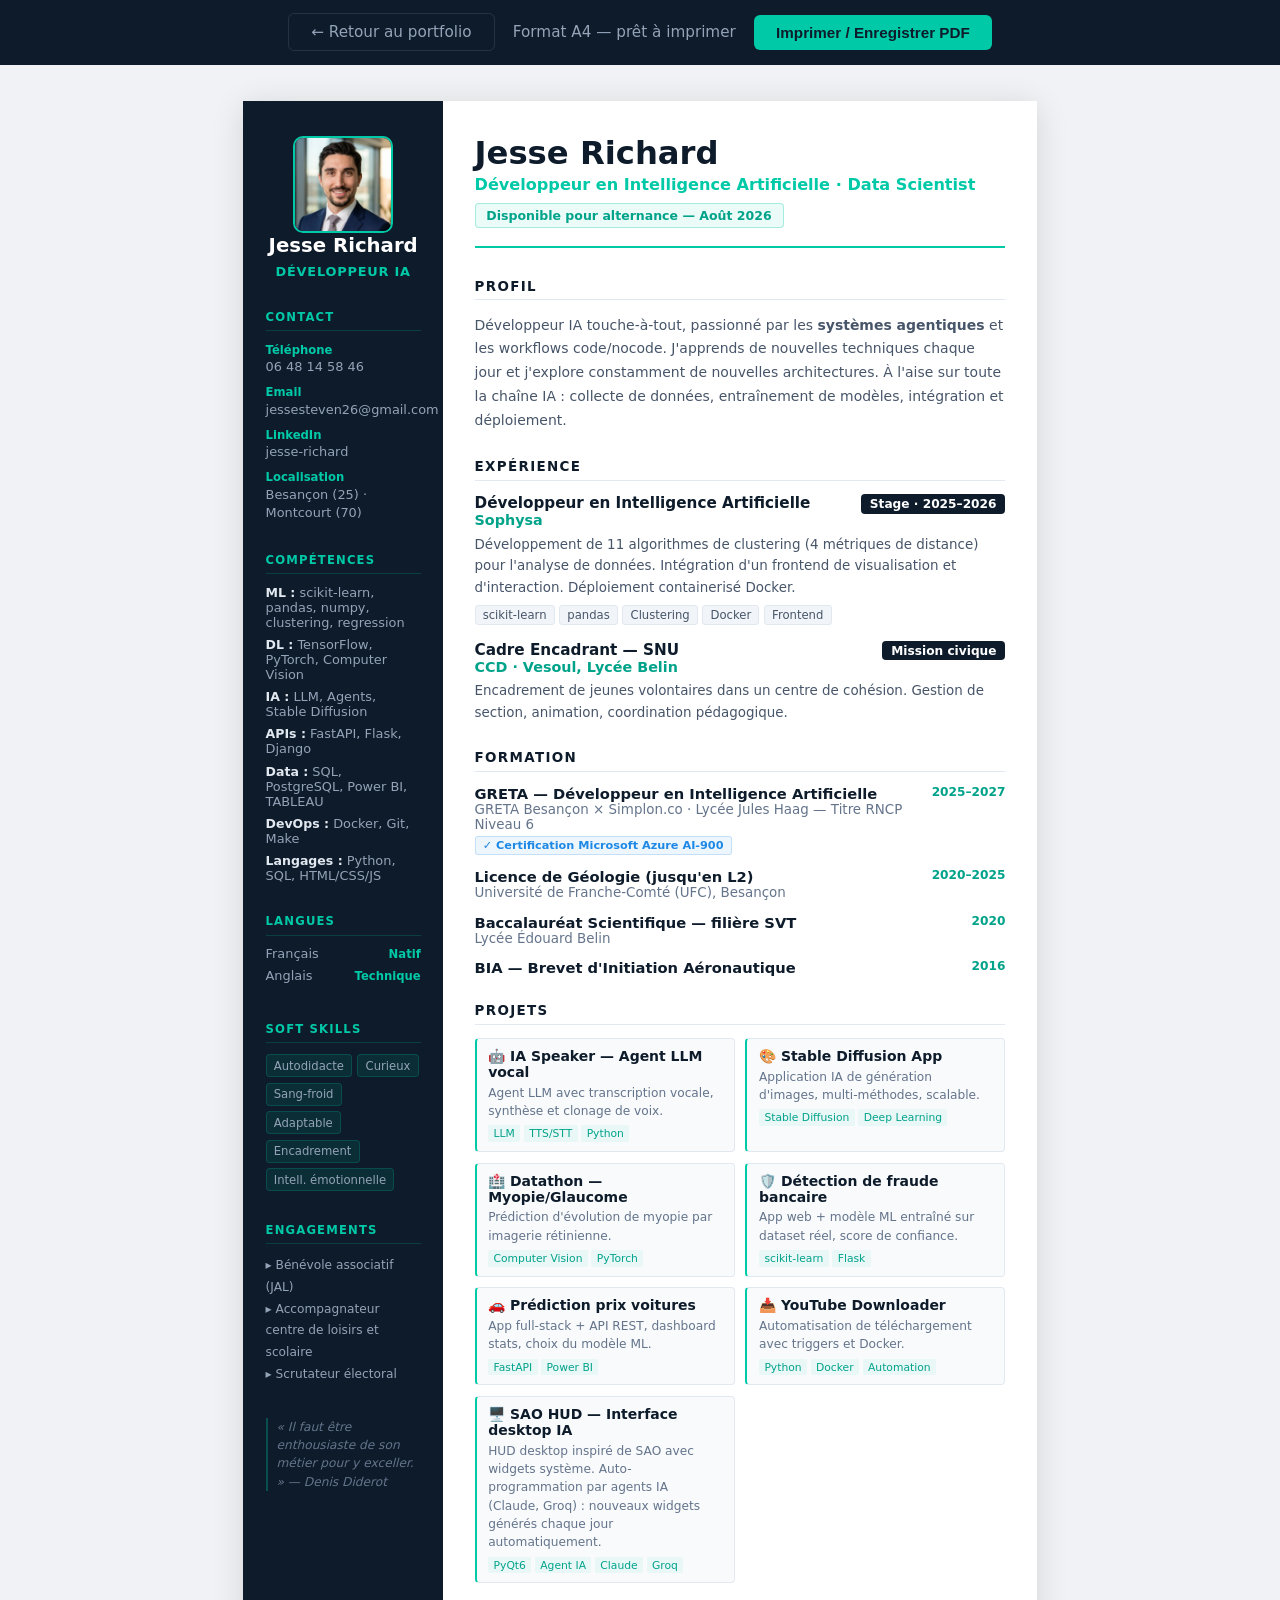
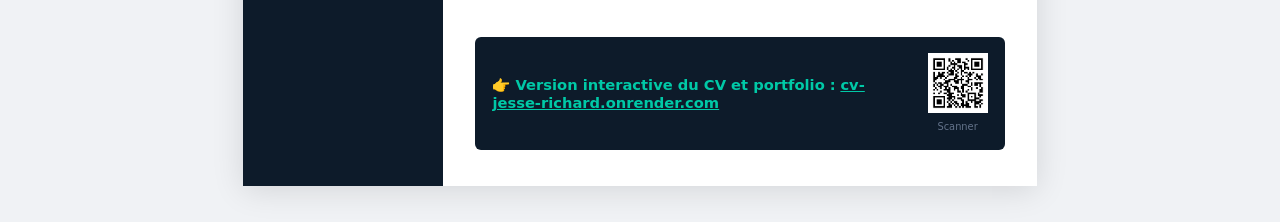
==== commit fd02dd46: "feat: fix QR code, update SAO HUD description with AI agent auto-programming" ====
--- a/templates/cv-print.html
+++ b/templates/cv-print.html
@@ -447,9 +447,9 @@
           <div class="proj-tags-cv"><span class="proj-tag-cv">Python</span><span class="proj-tag-cv">Docker</span><span class="proj-tag-cv">Automation</span></div>
         </div>
         <div class="proj-item">
-          <div class="proj-name">🖥️ SAO HUD — Interface desktop</div>
-          <div class="proj-desc">Interface HUD desktop inspirée de SAO : widgets CPU/GPU/RAM, explorateur, launcher, tray icon.</div>
-          <div class="proj-tags-cv"><span class="proj-tag-cv">PyQt6</span><span class="proj-tag-cv">psutil</span><span class="proj-tag-cv">Windows API</span></div>
+          <div class="proj-name">🖥️ SAO HUD — Interface desktop IA</div>
+          <div class="proj-desc">HUD desktop inspiré de SAO avec widgets système. Auto-programmation par agents IA (Claude, Groq) : nouveaux widgets générés chaque jour automatiquement.</div>
+          <div class="proj-tags-cv"><span class="proj-tag-cv">PyQt6</span><span class="proj-tag-cv">Agent IA</span><span class="proj-tag-cv">Claude</span><span class="proj-tag-cv">Groq</span></div>
         </div>
       </div>
     </div>
